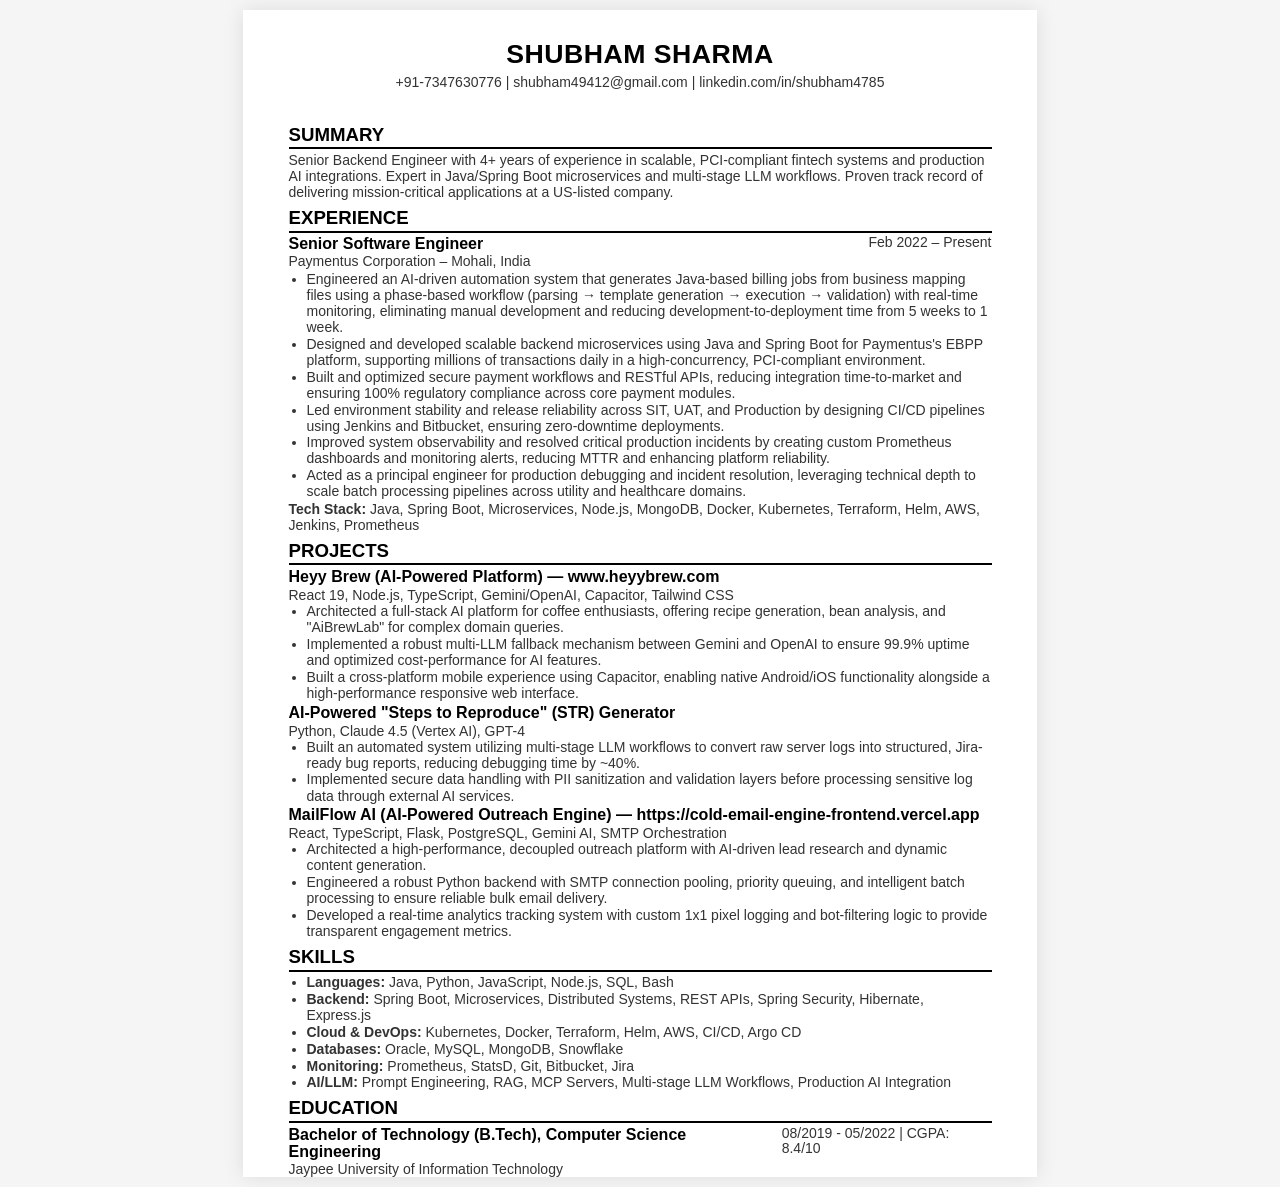
==== cv.html @ fb7d5f2f "first commit" ====
<!DOCTYPE html>
<html lang="en">

<head>
    <meta charset="UTF-8">
    <meta name="viewport" content="width=device-width, initial-scale=1.0">
    <title>Shubham Sharma - CV</title>
    <link rel="stylesheet" href="cv-style.css">
</head>

<body>
    <div class="container">
        <!-- Header Section -->
        <header>
            <h1>SHUBHAM SHARMA</h1>
            <p class="contact-info">
                +91-7347630776 | <a href="mailto:shubham49412@gmail.com"
                    style="color: inherit; text-decoration: none;">shubham49412@gmail.com</a> | <a
                    href="https://linkedin.com/in/shubham4785" target="_blank" rel="noopener noreferrer"
                    style="color: inherit; text-decoration: none;">linkedin.com/in/shubham4785</a>
            </p>
        </header>

        <!-- Summary Section -->
        <section>
            <h2>Summary</h2>
            <p class="summary-text">
                Senior Backend Engineer with 4+ years of experience in scalable, PCI-compliant fintech systems and production AI integrations. Expert in Java/Spring Boot microservices and multi-stage LLM workflows. Proven track record of delivering mission-critical applications at a US-listed company.
            </p>
        </section>

        <!-- Experience Section -->
        <section>
            <h2>Experience</h2>

            <div class="job">
                <div class="job-header">
                    <div class="job-title">
                        <strong>Senior Software Engineer</strong>
                        <div class="company">Paymentus Corporation – Mohali, India</div>
                    </div>
                    <div class="job-dates">Feb 2022 – Present</div>
                </div>
                <ul>
                    <li>Engineered an AI-driven automation system that generates Java-based billing jobs from business
                        mapping files using a phase-based workflow (parsing → template generation → execution →
                        validation) with real-time monitoring, eliminating manual development and reducing
                        development-to-deployment time from 5 weeks to 1 week.</li>
                    <li>Designed and developed scalable backend microservices using Java and Spring Boot for Paymentus's
                        EBPP platform, supporting millions of transactions daily in a high-concurrency, PCI-compliant
                        environment.</li>
                    <li>Built and optimized secure payment workflows and RESTful APIs, reducing integration
                        time-to-market and ensuring 100% regulatory compliance across core payment modules.</li>
                    <li>Led environment stability and release reliability across SIT, UAT, and Production by designing
                        CI/CD pipelines using Jenkins and Bitbucket, ensuring zero-downtime deployments.</li>
                    <li>Improved system observability and resolved critical production incidents by creating custom
                        Prometheus dashboards and monitoring alerts, reducing MTTR and enhancing platform reliability.
                    </li>
                    <li>Acted as a principal engineer for production debugging and incident resolution, leveraging
                        technical depth to scale batch processing pipelines across utility and healthcare domains.</li>
                </ul>
                <p class="tech-stack"><strong>Tech Stack:</strong> Java, Spring Boot, Microservices, Node.js, MongoDB,
                    Docker, Kubernetes, Terraform, Helm, AWS, Jenkins, Prometheus</p>
            </div>
        </section>

        <!-- Projects Section -->
        <section>
            <h2>Projects</h2>

            <div class="project">
                <h3><a href="https://www.heyybrew.com/" target="_blank" rel="noopener noreferrer"
                        style="color: inherit; text-decoration: none;">Heyy Brew (AI-Powered Platform) —
                        www.heyybrew.com</a></h3>
                <p class="tech-stack">React 19, Node.js, TypeScript, Gemini/OpenAI, Capacitor, Tailwind CSS</p>
                <ul>
                    <li>Architected a full-stack AI platform for coffee enthusiasts, offering recipe generation, bean
                        analysis, and "AiBrewLab" for complex domain queries.</li>
                    <li>Implemented a robust multi-LLM fallback mechanism between Gemini and OpenAI to ensure 99.9%
                        uptime and optimized cost-performance for AI features.</li>
                    <li>Built a cross-platform mobile experience using Capacitor, enabling native Android/iOS
                        functionality alongside a high-performance responsive web interface.</li>
                </ul>
            </div>

            <div class="project">
                <h3>AI-Powered "Steps to Reproduce" (STR) Generator</h3>
                <p class="tech-stack">Python, Claude 4.5 (Vertex AI), GPT-4</p>
                <ul>
                    <li>Built an automated system utilizing multi-stage LLM workflows to convert raw server logs into
                        structured, Jira-ready bug reports, reducing debugging time by ~40%.
                    </li>
                    <li>Implemented secure data handling with PII sanitization and validation layers before processing
                        sensitive log data through external AI services.</li>
                </ul>
            </div>

            <div class="project">
                <h3><a href="https://cold-email-engine-frontend.vercel.app/" target="_blank" rel="noopener noreferrer"
                        style="color: inherit; text-decoration: none;">MailFlow AI (AI-Powered Outreach Engine) —
                        https://cold-email-engine-frontend.vercel.app</a></h3>
                <p class="tech-stack">React, TypeScript, Flask, PostgreSQL, Gemini AI, SMTP Orchestration</p>
                <ul>
                    <li>Architected a high-performance, decoupled outreach platform with AI-driven lead research
                        and dynamic content generation.</li>
                    <li>Engineered a robust Python backend with SMTP connection pooling, priority queuing, and
                        intelligent batch processing to ensure reliable bulk email delivery.</li>
                    <li>Developed a real-time analytics tracking system with custom 1x1 pixel logging and bot-filtering
                        logic to provide transparent engagement metrics.</li>
                </ul>
            </div>
        </section>

        <!-- Skills Section -->
        <section>
            <h2>Skills</h2>
            <div class="skills-grid">
                <ul>
                    <li><strong>Languages:</strong> Java, Python, JavaScript, Node.js, SQL, Bash</li>
                    <li><strong>Backend:</strong> Spring Boot, Microservices, Distributed Systems, REST APIs, Spring
                        Security, Hibernate, Express.js</li>
                    <li><strong>Cloud & DevOps:</strong> Kubernetes, Docker, Terraform, Helm, AWS, CI/CD, Argo CD</li>
                    <li><strong>Databases:</strong> Oracle, MySQL, MongoDB, Snowflake</li>
                    <li><strong>Monitoring:</strong> Prometheus, StatsD, Git, Bitbucket, Jira</li>
                    <li><strong>AI/LLM:</strong> Prompt Engineering, RAG, MCP Servers, Multi-stage LLM Workflows,
                        Production AI Integration</li>
                </ul>
            </div>
        </section>

        <!-- Education Section -->
        <section>
            <h2>Education</h2>

            <div class="education">
                <div class="education-header">
                    <div class="degree">
                        <strong>Bachelor of Technology (B.Tech), Computer Science Engineering</strong>
                        <div class="institution">Jaypee University of Information Technology</div>
                    </div>
                    <div class="education-dates">08/2019 - 05/2022 | CGPA: 8.4/10</div>
                </div>
            </div>
        </section>
    </div>
</body>

</html>
---- cv-style.css ----
* {
    margin: 0;
    padding: 0;
    box-sizing: border-box;
}

body {
    font-family: Calibri, 'Segoe UI', Arial, sans-serif;
    line-height: 1.1;
    color: #333;
    background-color: #f5f5f5;
    padding: 10px;
}

.container {
    width: 210mm;
    max-width: 210mm;
    min-height: 297mm;
    margin: 0 auto;
    background-color: white;
    padding: 0;
    box-shadow: 0 0 20px rgba(0, 0, 0, 0.1);
}

/* Dark Header Bar */
.header-bar {
    background-color: #3a3a3a;
    height: 12mm;
    width: 100%;
}

/* Header Section */
header {
    text-align: center;
    padding: 8mm 12mm 7mm 12mm;
}

h1 {
    font-size: 20pt;
    font-weight: bold;
    letter-spacing: 0.5px;
    color: #000;
    margin-bottom: 4px;
}

.contact-info {
    font-size: 10.5pt;
    color: #333;
    line-height: 1.2;
}

.contact-info a {
    color: #0066cc;
    text-decoration: none;
}

.contact-info a:hover {
    text-decoration: underline;
}

.contact-info i {
    color: #0066cc;
}

/* Section Styling */
section {
    padding: 0 12mm;
    margin-top: 6pt;
}

h2 {
    font-size: 14pt;
    font-weight: bold;
    color: #000;
    text-transform: uppercase;
    margin-bottom: 2pt;
    padding-bottom: 2px;
    border-bottom: 2px solid #000;
}

/* Summary */
.summary-text {
    font-size: 10.5pt;
    line-height: 1.15;
    color: #333;
    text-align: left;
    margin-top: 1pt;
}

/* Job/Experience Styling */
.job {
    margin-bottom: 3pt;
}

.job-header {
    display: flex;
    justify-content: space-between;
    align-items: flex-start;
    margin-bottom: 1pt;
}

.job-title strong {
    font-size: 12pt;
    font-weight: bold;
    color: #000;
}

.company {
    font-size: 10.5pt;
    color: #333;
    font-weight: normal;
    margin-top: 1px;
}

.job-dates {
    font-size: 10.5pt;
    color: #333;
    font-style: normal;
    white-space: nowrap;
}

/* Lists */
ul {
    margin-left: 18px;
    margin-top: 0;
}

li {
    font-size: 10.5pt;
    color: #333;
    margin-bottom: 0.5pt;
    line-height: 1.15;
}

/* Tech Stack */
.tech-stack {
    font-size: 10.5pt;
    color: #333;
    line-height: 1.15;
    margin-top: 1pt;
}

/* Projects */
.project {
    margin-bottom: 2pt;
}

.project h3 {
    font-size: 12pt;
    font-weight: bold;
    color: #000;
    margin-bottom: 0.5pt;
}

.project p {
    font-size: 10.5pt;
    color: #333;
    line-height: 1.15;
}

/* Skills Grid */
.skills-grid {
    margin-top: 1pt;
}

.skills-grid ul {
    margin-left: 18px;
    margin-top: 0;
}

.skills-grid li {
    font-size: 10.5pt;
    margin-bottom: 0.5pt;
    line-height: 1.15;
}

/* Education */
.education {
    margin-top: 1pt;
}

.education-header {
    display: flex;
    justify-content: space-between;
    align-items: flex-start;
}

.degree strong {
    font-size: 12pt;
    font-weight: bold;
    color: #000;
}

.institution {
    font-size: 10.5pt;
    color: #333;
    font-weight: normal;
    margin-top: 1px;
}

.education-dates {
    font-size: 10.5pt;
    color: #333;
    font-style: normal;
}

/* Print Styles */
@media print {
    @page {
        size: A4;
        margin: 0;
    }

    body {
        background-color: white;
        padding: 0;
        margin: 0;
    }

    .container {
        width: 210mm;
        max-width: 210mm;
        box-shadow: none;
        margin: 0;
        padding: 0;
    }
}
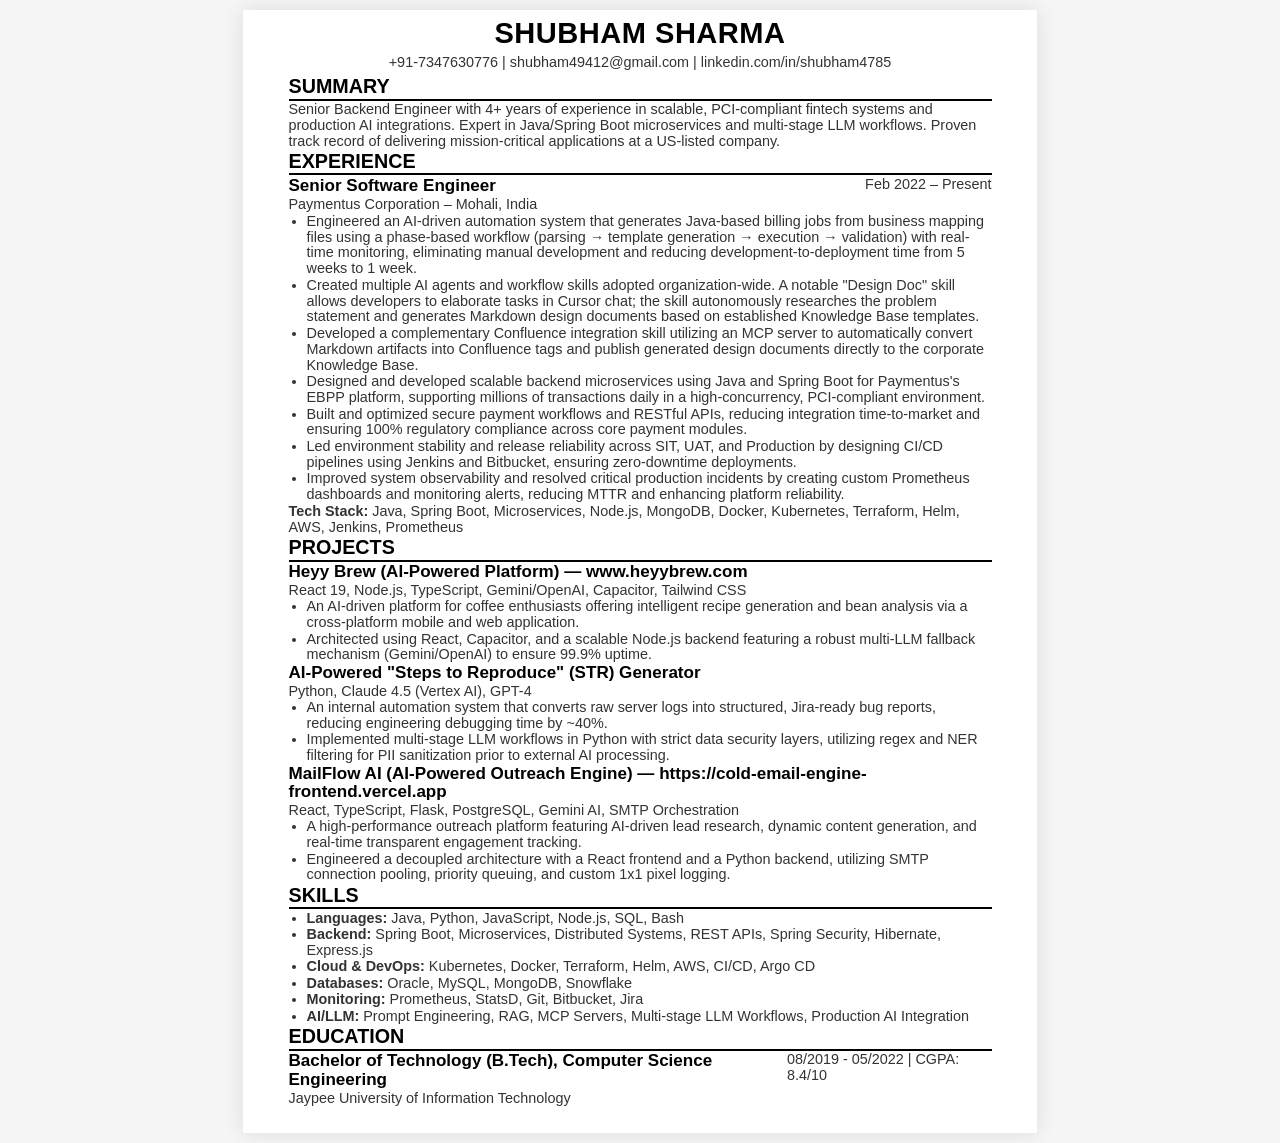
==== commit 4fa3f818: "Update resume formatting, optimize projects section, and adjust font sizes" ====
--- a/cv.html
+++ b/cv.html
@@ -25,7 +25,9 @@
         <section>
             <h2>Summary</h2>
             <p class="summary-text">
-                Senior Backend Engineer with 4+ years of experience in scalable, PCI-compliant fintech systems and production AI integrations. Expert in Java/Spring Boot microservices and multi-stage LLM workflows. Proven track record of delivering mission-critical applications at a US-listed company.
+                Senior Backend Engineer with 4+ years of experience in scalable, PCI-compliant fintech systems and
+                production AI integrations. Expert in Java/Spring Boot microservices and multi-stage LLM workflows.
+                Proven track record of delivering mission-critical applications at a US-listed company.
             </p>
         </section>
 
@@ -46,6 +48,13 @@
                         mapping files using a phase-based workflow (parsing → template generation → execution →
                         validation) with real-time monitoring, eliminating manual development and reducing
                         development-to-deployment time from 5 weeks to 1 week.</li>
+                    <li>Created multiple AI agents and workflow skills adopted organization-wide. A notable "Design Doc"
+                        skill allows developers to elaborate tasks in Cursor chat; the skill autonomously researches the
+                        problem statement and generates Markdown design documents based on established Knowledge Base
+                        templates.</li>
+                    <li>Developed a complementary Confluence integration skill utilizing an MCP server to automatically
+                        convert Markdown artifacts into Confluence tags and publish generated design documents directly
+                        to the corporate Knowledge Base.</li>
                     <li>Designed and developed scalable backend microservices using Java and Spring Boot for Paymentus's
                         EBPP platform, supporting millions of transactions daily in a high-concurrency, PCI-compliant
                         environment.</li>
@@ -56,8 +65,6 @@
                     <li>Improved system observability and resolved critical production incidents by creating custom
                         Prometheus dashboards and monitoring alerts, reducing MTTR and enhancing platform reliability.
                     </li>
-                    <li>Acted as a principal engineer for production debugging and incident resolution, leveraging
-                        technical depth to scale batch processing pipelines across utility and healthcare domains.</li>
                 </ul>
                 <p class="tech-stack"><strong>Tech Stack:</strong> Java, Spring Boot, Microservices, Node.js, MongoDB,
                     Docker, Kubernetes, Terraform, Helm, AWS, Jenkins, Prometheus</p>
@@ -70,16 +77,11 @@
 
             <div class="project">
                 <h3><a href="https://www.heyybrew.com/" target="_blank" rel="noopener noreferrer"
-                        style="color: inherit; text-decoration: none;">Heyy Brew (AI-Powered Platform) —
-                        www.heyybrew.com</a></h3>
+                        style="color: inherit; text-decoration: none;">Heyy Brew (AI-Powered Platform) — www.heyybrew.com</a></h3>
                 <p class="tech-stack">React 19, Node.js, TypeScript, Gemini/OpenAI, Capacitor, Tailwind CSS</p>
                 <ul>
-                    <li>Architected a full-stack AI platform for coffee enthusiasts, offering recipe generation, bean
-                        analysis, and "AiBrewLab" for complex domain queries.</li>
-                    <li>Implemented a robust multi-LLM fallback mechanism between Gemini and OpenAI to ensure 99.9%
-                        uptime and optimized cost-performance for AI features.</li>
-                    <li>Built a cross-platform mobile experience using Capacitor, enabling native Android/iOS
-                        functionality alongside a high-performance responsive web interface.</li>
+                    <li>An AI-driven platform for coffee enthusiasts offering intelligent recipe generation and bean analysis via a cross-platform mobile and web application.</li>
+                    <li>Architected using React, Capacitor, and a scalable Node.js backend featuring a robust multi-LLM fallback mechanism (Gemini/OpenAI) to ensure 99.9% uptime.</li>
                 </ul>
             </div>
 
@@ -87,26 +89,18 @@
                 <h3>AI-Powered "Steps to Reproduce" (STR) Generator</h3>
                 <p class="tech-stack">Python, Claude 4.5 (Vertex AI), GPT-4</p>
                 <ul>
-                    <li>Built an automated system utilizing multi-stage LLM workflows to convert raw server logs into
-                        structured, Jira-ready bug reports, reducing debugging time by ~40%.
-                    </li>
-                    <li>Implemented secure data handling with PII sanitization and validation layers before processing
-                        sensitive log data through external AI services.</li>
+                    <li>An internal automation system that converts raw server logs into structured, Jira-ready bug reports, reducing engineering debugging time by ~40%.</li>
+                    <li>Implemented multi-stage LLM workflows in Python with strict data security layers, utilizing regex and NER filtering for PII sanitization prior to external AI processing.</li>
                 </ul>
             </div>
 
             <div class="project">
                 <h3><a href="https://cold-email-engine-frontend.vercel.app/" target="_blank" rel="noopener noreferrer"
-                        style="color: inherit; text-decoration: none;">MailFlow AI (AI-Powered Outreach Engine) —
-                        https://cold-email-engine-frontend.vercel.app</a></h3>
+                        style="color: inherit; text-decoration: none;">MailFlow AI (AI-Powered Outreach Engine) — https://cold-email-engine-frontend.vercel.app</a></h3>
                 <p class="tech-stack">React, TypeScript, Flask, PostgreSQL, Gemini AI, SMTP Orchestration</p>
                 <ul>
-                    <li>Architected a high-performance, decoupled outreach platform with AI-driven lead research
-                        and dynamic content generation.</li>
-                    <li>Engineered a robust Python backend with SMTP connection pooling, priority queuing, and
-                        intelligent batch processing to ensure reliable bulk email delivery.</li>
-                    <li>Developed a real-time analytics tracking system with custom 1x1 pixel logging and bot-filtering
-                        logic to provide transparent engagement metrics.</li>
+                    <li>A high-performance outreach platform featuring AI-driven lead research, dynamic content generation, and real-time transparent engagement tracking.</li>
+                    <li>Engineered a decoupled architecture with a React frontend and a Python backend, utilizing SMTP connection pooling, priority queuing, and custom 1x1 pixel logging.</li>
                 </ul>
             </div>
         </section>
--- a/cv-style.css
+++ b/cv-style.css
@@ -32,11 +32,11 @@
 /* Header Section */
 header {
     text-align: center;
-    padding: 8mm 12mm 7mm 12mm;
+    padding: 2mm 12mm 1mm 12mm;
 }
 
 h1 {
-    font-size: 20pt;
+    font-size: 21.8pt;
     font-weight: bold;
     letter-spacing: 0.5px;
     color: #000;
@@ -44,7 +44,7 @@
 }
 
 .contact-info {
-    font-size: 10.5pt;
+    font-size: 10.8pt;
     color: #333;
     line-height: 1.2;
 }
@@ -65,23 +65,23 @@
 /* Section Styling */
 section {
     padding: 0 12mm;
-    margin-top: 6pt;
+    margin-top: 1pt;
 }
 
 h2 {
-    font-size: 14pt;
+    font-size: 14.8pt;
     font-weight: bold;
     color: #000;
     text-transform: uppercase;
-    margin-bottom: 2pt;
-    padding-bottom: 2px;
+    margin-bottom: 1pt;
+    padding-bottom: 1px;
     border-bottom: 2px solid #000;
 }
 
 /* Summary */
 .summary-text {
-    font-size: 10.5pt;
-    line-height: 1.15;
+    font-size: 10.8pt;
+    line-height: 1.1;
     color: #333;
     text-align: left;
     margin-top: 1pt;
@@ -89,7 +89,7 @@
 
 /* Job/Experience Styling */
 .job {
-    margin-bottom: 3pt;
+    margin-bottom: 1pt;
 }
 
 .job-header {
@@ -100,20 +100,20 @@
 }
 
 .job-title strong {
-    font-size: 12pt;
+    font-size: 12.8pt;
     font-weight: bold;
     color: #000;
 }
 
 .company {
-    font-size: 10.5pt;
+    font-size: 10.8pt;
     color: #333;
     font-weight: normal;
     margin-top: 1px;
 }
 
 .job-dates {
-    font-size: 10.5pt;
+    font-size: 10.8pt;
     color: #333;
     font-style: normal;
     white-space: nowrap;
@@ -126,36 +126,36 @@
 }
 
 li {
-    font-size: 10.5pt;
+    font-size: 10.8pt;
     color: #333;
     margin-bottom: 0.5pt;
-    line-height: 1.15;
+    line-height: 1.1;
 }
 
 /* Tech Stack */
 .tech-stack {
-    font-size: 10.5pt;
-    color: #333;
-    line-height: 1.15;
+    font-size: 10.8pt;
+    color: #333;
+    line-height: 1.1;
     margin-top: 1pt;
 }
 
 /* Projects */
 .project {
-    margin-bottom: 2pt;
+    margin-bottom: 0pt;
 }
 
 .project h3 {
-    font-size: 12pt;
+    font-size: 12.8pt;
     font-weight: bold;
     color: #000;
     margin-bottom: 0.5pt;
 }
 
 .project p {
-    font-size: 10.5pt;
-    color: #333;
-    line-height: 1.15;
+    font-size: 10.8pt;
+    color: #333;
+    line-height: 1.1;
 }
 
 /* Skills Grid */
@@ -169,9 +169,9 @@
 }
 
 .skills-grid li {
-    font-size: 10.5pt;
+    font-size: 10.8pt;
     margin-bottom: 0.5pt;
-    line-height: 1.15;
+    line-height: 1.1;
 }
 
 /* Education */
@@ -186,20 +186,20 @@
 }
 
 .degree strong {
-    font-size: 12pt;
+    font-size: 12.8pt;
     font-weight: bold;
     color: #000;
 }
 
 .institution {
-    font-size: 10.5pt;
+    font-size: 10.8pt;
     color: #333;
     font-weight: normal;
     margin-top: 1px;
 }
 
 .education-dates {
-    font-size: 10.5pt;
+    font-size: 10.8pt;
     color: #333;
     font-style: normal;
 }
